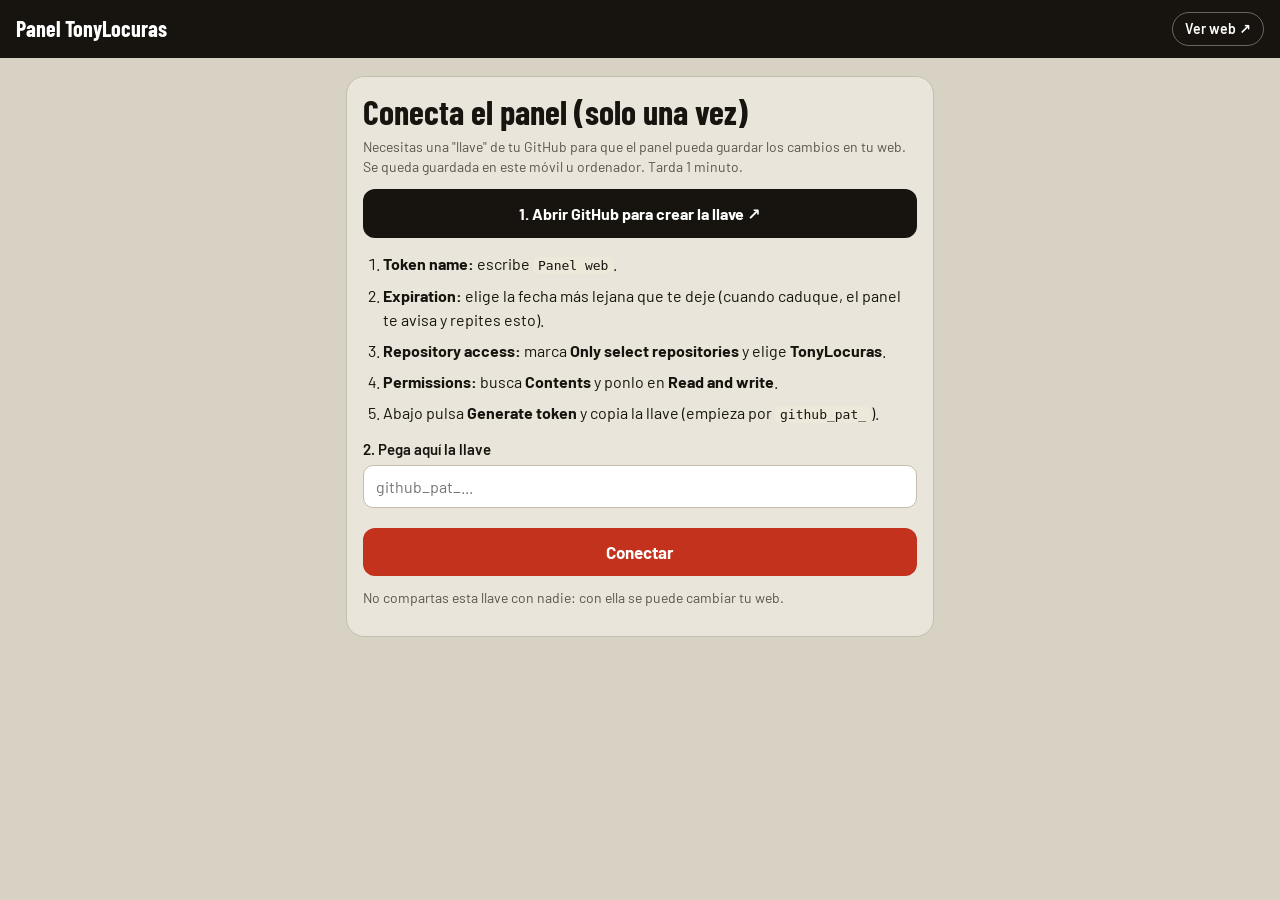
==== admin.html @ d5a3b823 "Add files via upload" ====
<!doctype html>
<html lang="es">
<head>
<meta charset="utf-8">
<meta name="viewport" content="width=device-width, initial-scale=1">
<meta name="robots" content="noindex, nofollow">
<title>Panel TonyLocuras</title>
<link rel="preconnect" href="https://fonts.googleapis.com">
<link rel="preconnect" href="https://fonts.gstatic.com" crossorigin>
<link href="https://fonts.googleapis.com/css2?family=Barlow:wght@400;500;600&family=Barlow+Condensed:wght@600;700&display=swap" rel="stylesheet">
<style>
:root{--bg:#d8d2c4;--card:#e9e5da;--ink:#17140f;--muted:#5b554b;--line:#c4bdac;--red:#c2321d;--green:#2f7d3a;--white:#fff}
*{box-sizing:border-box;margin:0;padding:0}
body{background:var(--bg);color:var(--ink);font-family:Barlow,system-ui,-apple-system,"Segoe UI",Roboto,sans-serif;line-height:1.45;padding-bottom:110px}
a{color:inherit}
button{font-family:inherit;cursor:pointer}
.top{position:sticky;top:0;z-index:5;background:var(--ink);color:var(--white);display:flex;align-items:center;gap:10px;padding:12px 16px}
.top b{font-family:"Barlow Condensed",sans-serif;font-size:22px;flex:1}
.top a,.top button{color:var(--white);background:transparent;border:1px solid rgba(255,255,255,.35);border-radius:999px;padding:6px 12px;font-size:14px;font-weight:600;text-decoration:none}
.wrap{max-width:620px;margin:0 auto;padding:18px 16px}
h1,h2{font-family:"Barlow Condensed",sans-serif;line-height:1.1}
.sec{background:var(--card);border:1px solid var(--line);border-radius:18px;padding:16px;margin-bottom:16px}
.sec>h2{font-size:28px}
.sub{color:var(--muted);font-size:14px;margin:2px 0 12px}
.f{display:block;margin:12px 0}
.f>span{display:block;font-weight:600;font-size:15px;margin-bottom:4px}
.f small,.sw small{display:block;color:var(--muted);font-size:13px;margin-top:4px;font-weight:400}
input[type=text],input[type=url],input[type=date],textarea{width:100%;font:16px Barlow,sans-serif;color:var(--ink);background:var(--white);border:1px solid var(--line);border-radius:10px;padding:11px 12px}
textarea{resize:vertical}
input:focus,textarea:focus{outline:2px solid var(--red);border-color:transparent}
input.bad{outline:2px solid var(--red);background:#fde9e5}
.sw{display:flex;gap:12px;align-items:center;margin:8px 0 4px;cursor:pointer}
.sw input{position:absolute;opacity:0;pointer-events:none}
.sw i{flex:none;width:50px;height:30px;border-radius:999px;background:#b9b1a0;position:relative;transition:background .2s}
.sw i::after{content:"";position:absolute;top:3px;left:3px;width:24px;height:24px;border-radius:50%;background:var(--white);transition:transform .2s;box-shadow:0 1px 3px rgba(0,0,0,.3)}
.sw input:checked+i{background:var(--green)}
.sw input:checked+i::after{transform:translateX(20px)}
.sw span{font-weight:600}
.card{background:var(--white);border:1px solid var(--line);border-radius:14px;margin:10px 0;overflow:hidden}
.card.inner{background:#f7f5ef}
.card>summary{list-style:none;display:flex;align-items:center;gap:10px;padding:14px;cursor:pointer}
.card>summary::-webkit-details-marker{display:none}
.chev::before{content:"Editar";font-size:13px;font-weight:600;color:var(--red)}
.card[open]>summary .chev::before{content:"Cerrar"}
.card[open]>summary{border-bottom:1px solid var(--line)}
.sum{flex:1;min-width:0;display:flex;flex-direction:column;gap:3px}
.sum b{font-size:17px;overflow:hidden;text-overflow:ellipsis;white-space:nowrap}
.chip{align-self:flex-start;font-style:normal;font-size:12px;font-weight:600;border-radius:999px;padding:2px 9px;background:#e6e1d4;color:var(--muted)}
.chip.on{background:#dcefdc;color:var(--green)}
.chip.off{background:#eee;color:#8a8478}
.body{padding:4px 14px 14px}
.tools{display:flex;gap:8px;flex-wrap:wrap;margin-top:14px}
.tools button{background:var(--card);border:1px solid var(--line);border-radius:999px;padding:7px 12px;font-size:14px;font-weight:600}
.tools button:disabled{opacity:.35;cursor:default}
.tools .del,.ghost.del{color:var(--red);border-color:#e3b3aa}
.add{display:block;width:100%;margin-top:10px;background:transparent;border:2px dashed var(--red);color:var(--red);border-radius:12px;padding:12px;font-weight:600;font-size:16px}
.ghost{display:block;width:100%;margin-top:14px;background:transparent;border:1px solid var(--line);border-radius:12px;padding:10px;font-weight:600}
.empty{color:var(--muted);text-align:center;padding:10px}
.chips{display:flex;gap:8px;flex-wrap:wrap;margin:14px 0 6px}
.tabchip{border:1px solid var(--line);background:var(--white);border-radius:999px;padding:8px 14px;font-weight:600;font-size:15px}
.tabchip.on{background:var(--red);color:var(--white);border-color:var(--red)}
.tabchip.addt{border-style:dashed;color:var(--red)}
.savebar{position:fixed;left:0;right:0;bottom:0;z-index:5;background:var(--white);border-top:1px solid var(--line);padding:12px 16px calc(12px + env(safe-area-inset-bottom))}
.savebar .in{max-width:620px;margin:0 auto;display:flex;gap:12px;align-items:center}
#status{flex:1;font-size:14px;font-weight:600;color:var(--muted)}
#status.dirty{color:#a86b00}
#status.ok{color:var(--green)}
#status.bad{color:var(--red)}
#save{background:var(--red);color:var(--white);border:0;border-radius:12px;padding:14px 18px;font-size:16px;font-weight:700;white-space:nowrap}
#save:disabled{opacity:.4;cursor:default}
.setup h1{font-size:34px;margin-bottom:6px}
.setup ol{margin:14px 0 14px 20px}
.setup li{margin:8px 0}
.setup .big{display:block;text-align:center;background:var(--ink);color:var(--white);text-decoration:none;font-weight:700;border-radius:12px;padding:13px;margin:12px 0}
.setup button.main{width:100%;background:var(--red);color:var(--white);border:0;border-radius:12px;padding:14px;font-size:17px;font-weight:700;margin-top:8px}
.msg{border-radius:12px;padding:12px 14px;margin-bottom:14px;font-weight:600}
.msg.bad{background:#fde9e5;color:var(--red)}
.msg.info{background:#fff4d6;color:#7a5200}
code{background:#eee8da;border-radius:5px;padding:1px 5px}
[hidden]{display:none!important}
</style>
</head>
<body>
<header class="top">
  <b>Panel TonyLocuras</b>
  <a href="./" target="_blank" rel="noopener">Ver web ↗</a>
  <button id="logout" hidden>Salir</button>
</header>
<main class="wrap" id="app"><p class="empty">Cargando…</p></main>
<footer class="savebar" id="savebar" hidden>
  <div class="in"><span id="status"></span><button id="save" disabled>Guardar y publicar</button></div>
</footer>

<script>
// Dónde está tu web en GitHub (se detecta solo cuando el panel está publicado).
const OWNER_DEF = "tonylocuras", REPO_DEF = "TonyLocuras", FILE = "datos.js";

const onPages = location.hostname.endsWith(".github.io");
const OWNER = onPages ? location.hostname.split(".")[0] : OWNER_DEF;
const firstSeg = location.pathname.split("/").filter(Boolean)[0] || "";
const REPO = onPages ? (firstSeg && !firstSeg.includes(".") ? firstSeg : OWNER + ".github.io") : REPO_DEF;

const $ = s => document.querySelector(s);
const app = $("#app"), saveBtn = $("#save"), statusEl = $("#status");
let S = null, sha = null, branch = "main", token = null, dirty = false, tabSel = 0;
const open = new Set();

const store = {
  get() { try { return localStorage.getItem("tl_token"); } catch { return null; } },
  set(v) { try { localStorage.setItem("tl_token", v); } catch {} },
  del() { try { localStorage.removeItem("tl_token"); } catch {} }
};
const esc = s => String(s ?? "").replace(/[&<>"]/g, c => ({ "&": "&amp;", "<": "&lt;", ">": "&gt;", '"': "&quot;" }[c]));
const eur = n => n.toLocaleString("es-ES", { minimumFractionDigits: 2, maximumFractionDigits: 2 }) + " €";
const r2 = n => Math.round(n * 100) / 100;
const b64dec = s => new TextDecoder().decode(Uint8Array.from(atob(s.replace(/\s/g, "")), c => c.charCodeAt(0)));
const b64enc = s => { let bin = ""; new TextEncoder().encode(s).forEach(b => bin += String.fromCharCode(b)); return btoa(bin); };

// ---------------- GitHub ----------------
async function gh(path, opts = {}) {
  const r = await fetch("https://api.github.com/repos/" + OWNER + "/" + REPO + path, {
    cache: "no-store", ...opts,
    headers: { Authorization: "Bearer " + token, Accept: "application/vnd.github+json", ...(opts.body ? { "Content-Type": "application/json" } : {}) }
  });
  if (!r.ok) { const e = new Error("HTTP " + r.status); e.status = r.status; throw e; }
  return r.json();
}
function errMsg(e) {
  if (e.status === 401) return "La llave de GitHub no funciona o ha caducado. Pulsa Salir y pega una nueva.";
  if (e.status === 403 || e.status === 404) return "La llave no tiene permiso para guardar en " + REPO + ". Revisa que tenga Contents: Read and write.";
  if (e.status === 409 || e.status === 422) return "El archivo cambió desde otro sitio. Recarga la página y vuelve a hacer el cambio.";
  return "No se pudo conectar. Revisa tu internet y prueba otra vez.";
}

// ---------------- Pantalla de conexión (solo la primera vez) ----------------
function setup(error) {
  $("#savebar").hidden = true; $("#logout").hidden = true;
  app.innerHTML = `
  <section class="sec setup">
    ${error ? `<div class="msg bad">${esc(error)}</div>` : ""}
    <h1>Conecta el panel (solo una vez)</h1>
    <p class="sub">Necesitas una "llave" de tu GitHub para que el panel pueda guardar los cambios en tu web. Se queda guardada en este móvil u ordenador. Tarda 1 minuto.</p>
    <a class="big" href="https://github.com/settings/personal-access-tokens/new" target="_blank" rel="noopener">1. Abrir GitHub para crear la llave ↗</a>
    <ol>
      <li><b>Token name:</b> escribe <code>Panel web</code>.</li>
      <li><b>Expiration:</b> elige la fecha más lejana que te deje (cuando caduque, el panel te avisa y repites esto).</li>
      <li><b>Repository access:</b> marca <b>Only select repositories</b> y elige <b>${esc(REPO)}</b>.</li>
      <li><b>Permissions:</b> busca <b>Contents</b> y ponlo en <b>Read and write</b>.</li>
      <li>Abajo pulsa <b>Generate token</b> y copia la llave (empieza por <code>github_pat_</code>).</li>
    </ol>
    <label class="f"><span>2. Pega aquí la llave</span><input type="text" id="tok" autocomplete="off" autocapitalize="off" spellcheck="false" placeholder="github_pat_..."></label>
    <button class="main" id="connect">Conectar</button>
    <p class="sub" style="margin-top:12px">No compartas esta llave con nadie: con ella se puede cambiar tu web.</p>
  </section>`;
  $("#connect").onclick = () => {
    const v = $("#tok").value.trim();
    if (!v) return;
    token = v; store.set(v); load();
  };
}

// ---------------- Cargar datos ----------------
function norm(d) {
  d.promociones ||= []; d.youtube ||= {}; d.instagram ||= {}; d.tiktok ||= {};
  d.miembros ||= {}; d.vitastrong ||= {}; d.pestanas ||= [];
  d.pestanas.forEach(t => { t.grupos ||= []; t.grupos.forEach(g => g.packs ||= []); });
  return d;
}
async function load() {
  app.innerHTML = '<p class="empty">Cargando tu web…</p>';
  try {
    const repo = await gh("");
    branch = repo.default_branch || "main";
    if (repo.permissions && !repo.permissions.push) return setup("Esa llave solo puede leer. Crea otra con Contents en Read and write.");
    const f = await gh("/contents/" + FILE + "?ref=" + encodeURIComponent(branch));
    sha = f.sha;
    const txt = b64dec(f.content);
    const data = new Function(txt + "\n;return typeof DATOS !== 'undefined' ? DATOS : null;")();
    if (!data) throw Object.assign(new Error("parse"), { parse: true });
    S = norm(data);
  } catch (e) {
    if (e.parse || e instanceof SyntaxError) { app.innerHTML = `<div class="msg bad">El archivo datos.js tiene un error y no se puede leer. Deshaz el último cambio que hiciste a mano en GitHub.</div>`; return; }
    if (e.status === 401) { store.del(); return setup("La llave no funciona o ha caducado. Crea una nueva."); }
    if (e.status === 404) return setup("No encuentro " + FILE + " en el repositorio " + REPO + ", o la llave no tiene acceso a él.");
    app.innerHTML = `<div class="msg bad">${esc(errMsg(e))}</div>`; return;
  }
  $("#logout").hidden = false; $("#savebar").hidden = false;
  open.clear(); dirty = false; setStatus("Todo guardado ✓", "ok"); saveBtn.disabled = true;
  render();
}

// ---------------- Formularios ----------------
const getP = p => p.split(".").reduce((o, k) => (o == null ? o : o[k]), S);
function setP(p, v) {
  const ks = p.split("."), last = ks.pop(), o = ks.reduce((o, k) => o[k], S);
  if (v === null || v === undefined) delete o[last]; else o[last] = v;
}
function F(label, p, o = {}) {
  const v = getP(p);
  const val = v == null ? "" : (o.t === "num" ? String(v).replace(".", ",") : v);
  const attrs = `data-p="${p}" ${o.t === "num" ? 'data-t="num" inputmode="decimal"' : ""} placeholder="${esc(o.ph || "")}"`;
  const input = o.t === "area"
    ? `<textarea rows="${o.rows || 3}" ${attrs}>${esc(val)}</textarea>`
    : `<input type="${o.t === "date" ? "date" : o.t === "url" ? "url" : "text"}" value="${esc(val)}" ${attrs}>`;
  return `<label class="f"><span>${label}</span>${input}${o.hint ? `<small>${o.hint}</small>` : ""}</label>`;
}
function T(label, p, hint) {
  return `<label class="sw"><input type="checkbox" data-p="${p}" ${getP(p) !== false ? "checked" : ""}><i></i><span>${label}${hint ? `<small>${hint}</small>` : ""}</span></label>`;
}
function card(key, summary, body, cls = "") {
  return `<details class="card ${cls}" data-k="${key}" ${open.has(key) ? "open" : ""}><summary>${summary}<span class="chev"></span></summary><div class="body">${body}</div></details>`;
}
function tools(arr, i, n, delLabel = "Eliminar") {
  return `<div class="tools">
    <button data-act="up" data-p="${arr}" data-i="${i}" ${i === 0 ? "disabled" : ""}>↑ Subir</button>
    <button data-act="down" data-p="${arr}" data-i="${i}" ${i === n - 1 ? "disabled" : ""}>↓ Bajar</button>
    <button class="del" data-act="del" data-p="${arr}" data-i="${i}">${delLabel}</button></div>`;
}
const show = (p, ph) => `<b data-show="${p}" data-ph="${esc(ph)}">${esc(getP(p) || ph)}</b>`;

function promoState(p) {
  if (p.activa === false) return ["Oculta", "off"];
  if (p.hasta && new Date(p.hasta + "T23:59:59") < new Date()) return ["Caducada (ya no se ve)", "off"];
  return [p.hasta ? "Se ve hasta el " + p.hasta.split("-").reverse().join("/") : "Se ve en la web", "on"];
}
function calcText(p) {
  if (p.activa === false) return "Oculto";
  const precio = Number(p.precio);
  if (!(precio > 0)) return "Falta el precio";
  if (!p.nombre || !p.enlace) return "Incompleto: no sale en la web";
  const pct = Number(S.vitastrong.descuento) || 0;
  const fin = typeof p.precioFinal === "number" ? p.precioFinal : r2(precio * (1 - pct / 100));
  return eur(precio) + " → " + eur(fin) + " con tu código";
}

function render() {
  const P = S.promociones;
  let h = "";

  // PROMOCIONES
  h += `<section class="sec"><h2>🔥 Promociones</h2><p class="sub">Salen arriba del todo en tu web. Puedes tener varias.</p>`;
  h += P.length ? P.map((p, i) => {
    const b = "promociones." + i, [st, cl] = promoState(p);
    return card("promo" + i,
      `<div class="sum">${show(b + ".titulo", "Promoción sin título")}<em class="chip ${cl}">${st}</em></div>`,
      T("Se ve en la web", b + ".activa") +
      F("Etiqueta", b + ".etiqueta", { ph: "BLACK FRIDAY", hint: "Texto pequeño en rojo encima del título." }) +
      F("Título", b + ".titulo", { ph: "20 % extra en Vitastrong" }) +
      F("Texto", b + ".texto", { t: "area", rows: 2, ph: "Se suma a mi código tonylocura." }) +
      F("Texto del botón", b + ".boton", { ph: "Aprovechar ahora", hint: "Déjalo vacío si no quieres botón." }) +
      F("Enlace del botón", b + ".enlace", { t: "url", ph: "https://vitastrong.es/es/" }) +
      F("Último día que se ve", b + ".hasta", { t: "date", hint: "Ese día a las 23:59 desaparece sola. Vacío = no caduca nunca." }) +
      F("Descuento extra que se suma a tu código (%)", b + ".extraEnPacks", { t: "num", ph: "0", hint: "Si se suma a tu código, pon el % (ej: 20) y cada pack enseñará el precio final. Si no se suma, pon 0." }) +
      tools("promociones", i, P.length));
  }).join("") : `<p class="empty">No hay ninguna promoción ahora mismo.</p>`;
  h += `<button class="add" data-act="add-promo">+ Añadir promoción</button></section>`;

  // VITASTRONG
  h += `<section class="sec"><h2>💊 Vitastrong y tu código</h2><p class="sub">Si cambias el %, todos los precios de los packs se recalculan solos.</p>` +
    F("Código", "vitastrong.codigo", { ph: "tonylocura" }) +
    F("Descuento del código (%)", "vitastrong.descuento", { t: "num", ph: "10" }) +
    F("Texto", "vitastrong.texto", { t: "area", rows: 2, hint: "Donde pongas {codigo} saldrá tu código en negrita." }) +
    F("Texto del botón", "vitastrong.boton") +
    F("Enlace", "vitastrong.enlace", { t: "url" }) + `</section>`;

  // CARRITOS
  const tabs = S.pestanas;
  if (tabSel >= tabs.length) tabSel = Math.max(0, tabs.length - 1);
  h += `<section class="sec"><h2>🛒 Carritos</h2><p class="sub">Elige la pestaña, abre un grupo y toca un pack para editarlo.</p>`;
  h += `<div class="chips">${tabs.map((t, i) => `<button class="tabchip ${i === tabSel ? "on" : ""}" data-act="tab" data-i="${i}">${esc(t.nombre || "Sin nombre")}</button>`).join("")}<button class="tabchip addt" data-act="add-tab">+ Pestaña</button></div>`;
  const t = tabs[tabSel];
  if (t) {
    const tp = "pestanas." + tabSel;
    h += t.grupos.map((g, gi) => {
      const gp = tp + ".grupos." + gi;
      const packs = g.packs.map((p, pi) => {
        const pp = gp + ".packs." + pi;
        return card(`p${tabSel}-${gi}-${pi}`,
          `<div class="sum">${show(pp + ".nombre", "Pack nuevo sin nombre")}<em class="chip ${p.activa === false ? "off" : ""}" data-calc="${pp}">${esc(calcText(p))}</em></div>`,
          T("Se ve en la web", pp + ".activa") +
          F("Nombre del pack", pp + ".nombre", { ph: "Pack supervivencia" }) +
          F("Qué incluye", pp + ".incluye", { t: "area", rows: 3, ph: "creatina, proteína, …" }) +
          F("Precio sin descuento (€)", pp + ".precio", { t: "num", ph: "49,95", hint: "El precio con tu código se calcula solo." }) +
          F("Enlace del carrito", pp + ".enlace", { t: "url", ph: "https://vitastrong.es/amb/..." }) +
          F("Precio con tu código (€) · opcional", pp + ".precioFinal", { t: "num", hint: "Déjalo vacío. Rellénalo solo si Vitastrong te da un céntimo distinto." }) +
          tools(gp + ".packs", pi, g.packs.length, "Eliminar pack"), "inner");
      }).join("");
      return card(`g${tabSel}-${gi}`,
        `<div class="sum">${show(gp + ".titulo", "Grupo sin nombre")}<em class="chip">${g.packs.length} packs</em></div>`,
        packs +
        `<button class="add" data-act="add-pack" data-p="${gp}.packs" data-g="${gi}">+ Añadir pack</button>` +
        F("Nombre del grupo", gp + ".titulo") +
        tools(tp + ".grupos", gi, t.grupos.length, "Eliminar grupo"));
    }).join("");
    h += `<button class="add" data-act="add-group" data-p="${tp}.grupos">+ Añadir grupo</button>`;
    h += F("Nombre de esta pestaña", tp + ".nombre");
    h += `<div class="tools">
      <button data-act="up" data-p="pestanas" data-i="${tabSel}" ${tabSel === 0 ? "disabled" : ""}>← Mover a la izquierda</button>
      <button data-act="down" data-p="pestanas" data-i="${tabSel}" ${tabSel === tabs.length - 1 ? "disabled" : ""}>Mover a la derecha →</button>
      <button class="del" data-act="del" data-p="pestanas" data-i="${tabSel}">Eliminar pestaña</button></div>`;
  }
  h += `<hr style="border:0;border-top:1px solid var(--line);margin:18px 0 4px">` +
    F("Título de la sección", "carritosTitulo") +
    F("Texto de la sección", "carritosTexto", { t: "area", rows: 2 }) + `</section>`;

  // CABECERA Y REDES
  h += `<section class="sec"><h2>👤 Tu nombre y redes</h2><p class="sub">Los usuarios van sin la @.</p>` +
    F("Nombre", "nombre") +
    F("Descripción", "descripcion", { t: "area", rows: 3 }) +
    card("yt", `<div class="sum"><b>YouTube</b><em class="chip">@${esc(S.youtube.usuario)}</em></div>`,
      F("Usuario", "youtube.usuario") + F("Texto", "youtube.texto") + F("Texto del botón", "youtube.boton") +
      F("ID del canal", "youtube.idCanal", { hint: "Empieza por UC. Se usa para el botón de miembros. Normalmente no hay que tocarlo." })) +
    card("ig", `<div class="sum"><b>Instagram</b><em class="chip">@${esc(S.instagram.usuario)}</em></div>`,
      T("Se ve en la web", "instagram.activa") + F("Usuario", "instagram.usuario") + F("Texto", "instagram.texto")) +
    card("tt", `<div class="sum"><b>TikTok</b><em class="chip">@${esc(S.tiktok.usuario)}</em></div>`,
      T("Se ve en la web", "tiktok.activa") + F("Usuario", "tiktok.usuario") + F("Texto", "tiktok.texto")) +
    `</section>`;

  // MIEMBROS Y FINAL
  h += `<section class="sec"><h2>⭐ Hazte miembro</h2>` +
    T("Se ve en la web", "miembros.activa") +
    F("Título", "miembros.titulo") + F("Texto", "miembros.texto", { t: "area", rows: 3 }) + F("Texto del botón", "miembros.boton") + `</section>`;
  h += `<section class="sec"><h2>📝 Texto del final</h2>` + F("Texto", "notaFinal", { t: "area", rows: 2 }) + `</section>`;

  app.innerHTML = h;
}

function refreshLive() {
  app.querySelectorAll("[data-show]").forEach(el => { el.textContent = getP(el.dataset.show) || el.dataset.ph; });
  app.querySelectorAll("[data-calc]").forEach(el => { el.textContent = calcText(getP(el.dataset.calc)); });
}
function setStatus(txt, cls = "") { statusEl.textContent = txt; statusEl.className = cls; }
function markDirty() { dirty = true; saveBtn.disabled = false; setStatus("Cambios sin guardar", "dirty"); }

app.addEventListener("input", e => {
  const el = e.target, p = el.dataset.p;
  if (!p || el.type === "checkbox") return;
  let v = el.value;
  if (el.dataset.t === "num") {
    const s = v.trim().replace(/\s|€/g, "").replace(",", ".");
    if (s === "") v = null;
    else if (isNaN(Number(s))) { el.classList.add("bad"); return; }
    else v = Number(s);
    el.classList.remove("bad");
  }
  setP(p, v); markDirty(); refreshLive();
});
app.addEventListener("change", e => {
  const el = e.target, p = el.dataset.p;
  if (!p) return;
  if (el.type === "checkbox") { setP(p, el.checked); markDirty(); render(); }
  else if (el.type === "date") render();
});
app.addEventListener("toggle", e => {
  const k = e.target.dataset && e.target.dataset.k;
  if (k) e.target.open ? open.add(k) : open.delete(k);
}, true);
app.addEventListener("click", e => {
  const b = e.target.closest("[data-act]");
  if (!b) return;
  e.preventDefault();
  const a = b.dataset.act, p = b.dataset.p, i = Number(b.dataset.i);
  if (a === "tab") { tabSel = i; return render(); }
  if (a === "add-promo") {
    S.promociones.push({ activa: true, etiqueta: "OFERTA", titulo: "", texto: "", boton: "Aprovechar ahora", enlace: S.vitastrong.enlace || "", hasta: "", extraEnPacks: 0 });
    open.add("promo" + (S.promociones.length - 1));
  } else if (a === "add-tab") {
    const n = prompt("Nombre de la nueva pestaña:");
    if (!n) return;
    S.pestanas.push({ nombre: n, grupos: [{ titulo: "Nuevo grupo", packs: [] }] });
    tabSel = S.pestanas.length - 1; open.add("g" + tabSel + "-0");
  } else if (a === "add-group") {
    const arr = getP(p); arr.push({ titulo: "Nuevo grupo", packs: [] });
    open.add("g" + tabSel + "-" + (arr.length - 1));
  } else if (a === "add-pack") {
    const arr = getP(p); arr.push({ nombre: "", incluye: "", precio: null, enlace: "" });
    open.add(`p${tabSel}-${b.dataset.g}-${arr.length - 1}`);
  } else if (a === "del") {
    const arr = getP(p), it = arr[i];
    if (!confirm(`¿Seguro que quieres eliminar "${it.nombre || it.titulo || "esto"}"?`)) return;
    arr.splice(i, 1);
    if (p === "pestanas") tabSel = Math.max(0, i - 1);
  } else if (a === "up" || a === "down") {
    const arr = getP(p), j = a === "up" ? i - 1 : i + 1;
    if (j < 0 || j >= arr.length) return;
    [arr[i], arr[j]] = [arr[j], arr[i]];
    if (p === "pestanas") tabSel = j;
  }
  markDirty(); render();
});

// ---------------- Guardar ----------------
function gen() {
  return "// Este archivo lo crea el panel (admin.html). Lo más cómodo es cambiar la web desde ahí.\n" +
    "// Última actualización: " + new Date().toLocaleString("es-ES") + "\n\n" +
    "const DATOS = " + JSON.stringify(S, null, 2) + ";\n";
}
saveBtn.onclick = async () => {
  const mal = [];
  S.pestanas.forEach(t => t.grupos.forEach(g => g.packs.forEach(p => {
    if (p.activa !== false && (!p.nombre || !(Number(p.precio) > 0) || !p.enlace)) mal.push(p.nombre || "(pack sin nombre)");
  })));
  if (mal.length && !confirm("A estos packs les falta nombre, precio o enlace, así que no saldrán en la web:\n\n- " + mal.join("\n- ") + "\n\n¿Publicar igualmente?")) return;
  saveBtn.disabled = true; setStatus("Publicando…");
  try {
    const r = await gh("/contents/" + FILE, { method: "PUT", body: JSON.stringify({ message: "Actualizar web desde el panel", content: b64enc(gen()), sha, branch }) });
    sha = r.content.sha; dirty = false;
    setStatus("✓ Publicado. En 1-2 minutos lo verás en tu web.", "ok");
  } catch (e) {
    setStatus(errMsg(e), "bad"); saveBtn.disabled = false;
  }
};
window.addEventListener("beforeunload", e => { if (dirty) { e.preventDefault(); e.returnValue = ""; } });
$("#logout").onclick = () => {
  if (dirty && !confirm("Tienes cambios sin guardar. ¿Salir igualmente?")) return;
  if (!confirm("Se borrará la llave de este dispositivo. Para volver a entrar tendrás que pegarla otra vez. ¿Seguir?")) return;
  store.del(); token = null; dirty = false; setup();
};

token = store.get();
token ? load() : setup();
</script>
</body>
</html>
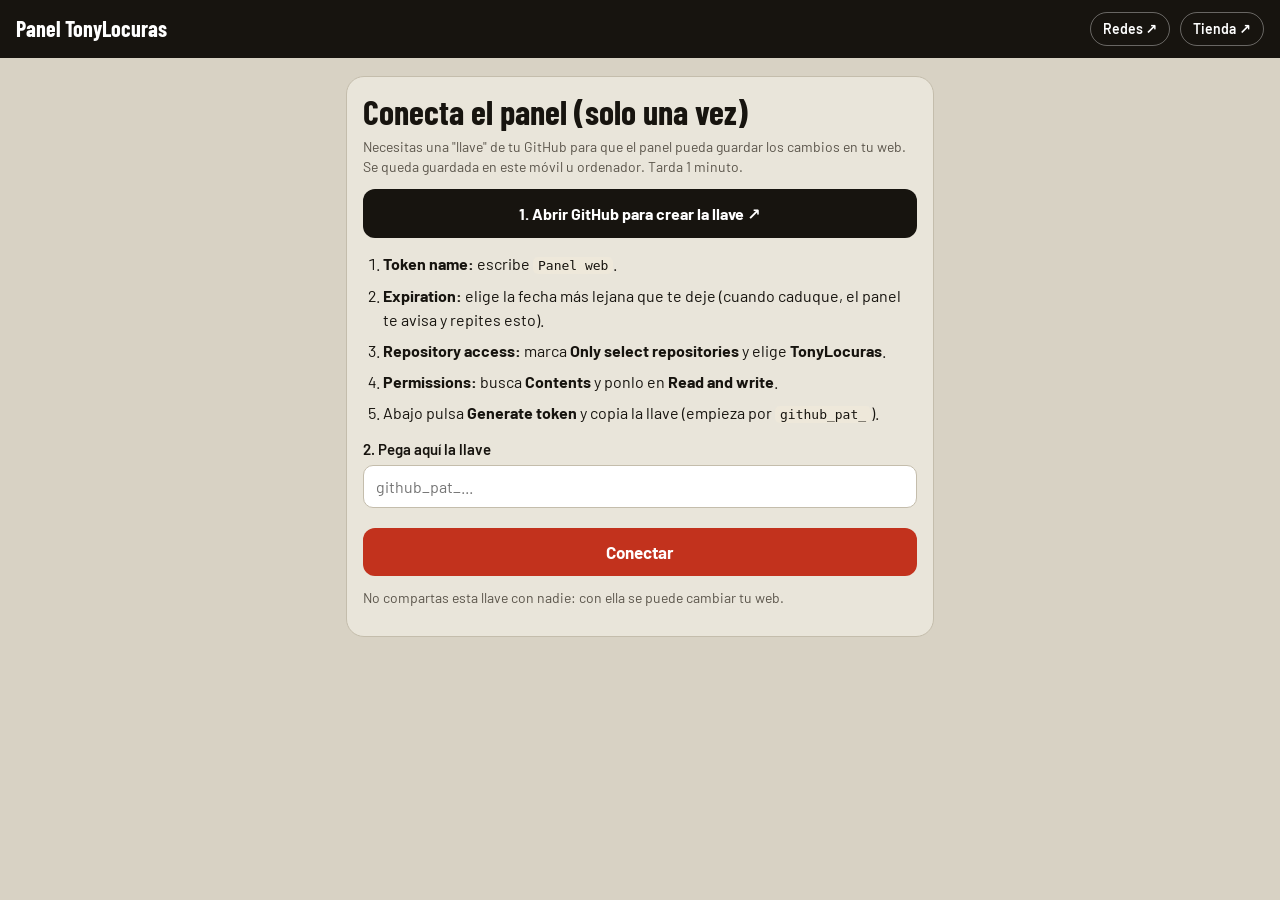
==== commit a6bee829: "Add files via upload" ====
--- a/admin.html
+++ b/admin.html
@@ -15,7 +15,14 @@
 a{color:inherit}
 button{font-family:inherit;cursor:pointer}
 .top{position:sticky;top:0;z-index:5;background:var(--ink);color:var(--white);display:flex;align-items:center;gap:10px;padding:12px 16px}
-.top b{font-family:"Barlow Condensed",sans-serif;font-size:22px;flex:1}
+.top b{font-family:"Barlow Condensed",sans-serif;font-size:22px;flex:1;min-width:0;white-space:nowrap;overflow:hidden;text-overflow:ellipsis}
+@media (max-width:420px){.top{gap:6px;padding:10px 12px}.top b{font-size:19px}.top a,.top button{padding:5px 9px;font-size:13px}}
+.links .row{display:flex;gap:10px;align-items:center;margin:10px 0}
+.links .row div{flex:1;min-width:0}
+.links .row b{display:block;font-size:16px}
+.links .row small{display:block;color:var(--muted);font-size:13px;overflow:hidden;text-overflow:ellipsis;white-space:nowrap}
+.links .row button{flex:none;background:var(--ink);color:var(--white);border:0;border-radius:999px;padding:9px 14px;font-weight:600;font-size:14px}
+.where{display:inline-block;font-size:12px;font-weight:700;letter-spacing:.06em;color:var(--white);background:var(--ink);border-radius:6px;padding:2px 8px;margin-bottom:6px}
 .top a,.top button{color:var(--white);background:transparent;border:1px solid rgba(255,255,255,.35);border-radius:999px;padding:6px 12px;font-size:14px;font-weight:600;text-decoration:none}
 .wrap{max-width:620px;margin:0 auto;padding:18px 16px}
 h1,h2{font-family:"Barlow Condensed",sans-serif;line-height:1.1}
@@ -83,7 +90,8 @@
 <body>
 <header class="top">
   <b>Panel TonyLocuras</b>
-  <a href="./" target="_blank" rel="noopener">Ver web ↗</a>
+  <a href="./" target="_blank" rel="noopener">Redes ↗</a>
+  <a href="tienda.html" target="_blank" rel="noopener">Tienda ↗</a>
   <button id="logout" hidden>Salir</button>
 </header>
 <main class="wrap" id="app"><p class="empty">Cargando…</p></main>
@@ -163,6 +171,7 @@
 function norm(d) {
   d.promociones ||= []; d.youtube ||= {}; d.instagram ||= {}; d.tiktok ||= {};
   d.miembros ||= {}; d.vitastrong ||= {}; d.pestanas ||= [];
+  d.tienda = Object.assign({ titulo: "Mis carritos Vitastrong", boton: "Ver mis carritos" }, d.tienda || {});
   d.pestanas.forEach(t => { t.grupos ||= []; t.grupos.forEach(g => g.packs ||= []); });
   return d;
 }
@@ -237,8 +246,14 @@
   const P = S.promociones;
   let h = "";
 
+  // TUS LINKS
+  const base = location.href.replace(/admin(\.html)?([?#].*)?$/, "");
+  h += `<section class="sec links"><h2>🔗 Tus links</h2><p class="sub">Cópialos para tu bio de Instagram y TikTok.</p>
+    <div class="row"><div><b>Redes</b><small>${esc(base)}</small></div><button data-copy="${esc(base)}">Copiar</button></div>
+    <div class="row"><div><b>Tienda Vitastrong</b><small>${esc(base)}tienda</small></div><button data-copy="${esc(base)}tienda">Copiar</button></div></section>`;
+
   // PROMOCIONES
-  h += `<section class="sec"><h2>🔥 Promociones</h2><p class="sub">Salen arriba del todo en tu web. Puedes tener varias.</p>`;
+  h += `<section class="sec"><span class="where">TIENDA</span><h2>🔥 Promociones</h2><p class="sub">Salen arriba del todo en la tienda. Puedes tener varias.</p>`;
   h += P.length ? P.map((p, i) => {
     const b = "promociones." + i, [st, cl] = promoState(p);
     return card("promo" + i,
@@ -256,17 +271,17 @@
   h += `<button class="add" data-act="add-promo">+ Añadir promoción</button></section>`;
 
   // VITASTRONG
-  h += `<section class="sec"><h2>💊 Vitastrong y tu código</h2><p class="sub">Si cambias el %, todos los precios de los packs se recalculan solos.</p>` +
+  h += `<section class="sec"><span class="where">TIENDA</span><h2>💊 Vitastrong y tu código</h2><p class="sub">Si cambias el %, todos los precios de los packs se recalculan solos.</p>` +
     F("Código", "vitastrong.codigo", { ph: "tonylocura" }) +
     F("Descuento del código (%)", "vitastrong.descuento", { t: "num", ph: "10" }) +
     F("Texto", "vitastrong.texto", { t: "area", rows: 2, hint: "Donde pongas {codigo} saldrá tu código en negrita." }) +
     F("Texto del botón", "vitastrong.boton") +
-    F("Enlace", "vitastrong.enlace", { t: "url" }) + `</section>`;
+    F("Enlace", "vitastrong.enlace", { t: "url", hint: "Tu código se añade solo a este enlace (?coupon=...), así se aplica sin escribirlo." }) + `</section>`;
 
   // CARRITOS
   const tabs = S.pestanas;
   if (tabSel >= tabs.length) tabSel = Math.max(0, tabs.length - 1);
-  h += `<section class="sec"><h2>🛒 Carritos</h2><p class="sub">Elige la pestaña, abre un grupo y toca un pack para editarlo.</p>`;
+  h += `<section class="sec"><span class="where">TIENDA</span><h2>🛒 Carritos</h2><p class="sub">Elige la pestaña, abre un grupo y toca un pack para editarlo.</p>`;
   h += `<div class="chips">${tabs.map((t, i) => `<button class="tabchip ${i === tabSel ? "on" : ""}" data-act="tab" data-i="${i}">${esc(t.nombre || "Sin nombre")}</button>`).join("")}<button class="tabchip addt" data-act="add-tab">+ Pestaña</button></div>`;
   const t = tabs[tabSel];
   if (t) {
@@ -303,8 +318,13 @@
     F("Título de la sección", "carritosTitulo") +
     F("Texto de la sección", "carritosTexto", { t: "area", rows: 2 }) + `</section>`;
 
+  // TEXTOS DE LA TIENDA
+  h += `<section class="sec"><span class="where">TIENDA + REDES</span><h2>🛍️ Título de la tienda</h2><p class="sub">El título sale arriba en la tienda. El botón es el de la tarjeta roja de tu página de redes que lleva a la tienda.</p>` +
+    F("Título", "tienda.titulo", { ph: "Mis carritos Vitastrong" }) +
+    F("Texto del botón en tu página de redes", "tienda.boton", { ph: "Ver mis carritos" }) + `</section>`;
+
   // CABECERA Y REDES
-  h += `<section class="sec"><h2>👤 Tu nombre y redes</h2><p class="sub">Los usuarios van sin la @.</p>` +
+  h += `<section class="sec"><span class="where">REDES</span><h2>👤 Tu nombre y redes</h2><p class="sub">Los usuarios van sin la @.</p>` +
     F("Nombre", "nombre") +
     F("Descripción", "descripcion", { t: "area", rows: 3 }) +
     card("yt", `<div class="sum"><b>YouTube</b><em class="chip">@${esc(S.youtube.usuario)}</em></div>`,
@@ -317,10 +337,10 @@
     `</section>`;
 
   // MIEMBROS Y FINAL
-  h += `<section class="sec"><h2>⭐ Hazte miembro</h2>` +
+  h += `<section class="sec"><span class="where">REDES</span><h2>⭐ Hazte miembro</h2>` +
     T("Se ve en la web", "miembros.activa") +
     F("Título", "miembros.titulo") + F("Texto", "miembros.texto", { t: "area", rows: 3 }) + F("Texto del botón", "miembros.boton") + `</section>`;
-  h += `<section class="sec"><h2>📝 Texto del final</h2>` + F("Texto", "notaFinal", { t: "area", rows: 2 }) + `</section>`;
+  h += `<section class="sec"><span class="where">TIENDA</span><h2>📝 Texto del final</h2>` + F("Texto", "notaFinal", { t: "area", rows: 2 }) + `</section>`;
 
   app.innerHTML = h;
 }
@@ -355,7 +375,14 @@
   const k = e.target.dataset && e.target.dataset.k;
   if (k) e.target.open ? open.add(k) : open.delete(k);
 }, true);
-app.addEventListener("click", e => {
+app.addEventListener("click", async e => {
+  const c = e.target.closest("[data-copy]");
+  if (c) {
+    try { await navigator.clipboard.writeText(c.dataset.copy); }
+    catch { const ta = document.createElement("textarea"); ta.value = c.dataset.copy; document.body.appendChild(ta); ta.select(); document.execCommand("copy"); ta.remove(); }
+    c.textContent = "¡Copiado!"; setTimeout(() => c.textContent = "Copiar", 1500);
+    return;
+  }
   const b = e.target.closest("[data-act]");
   if (!b) return;
   e.preventDefault();
